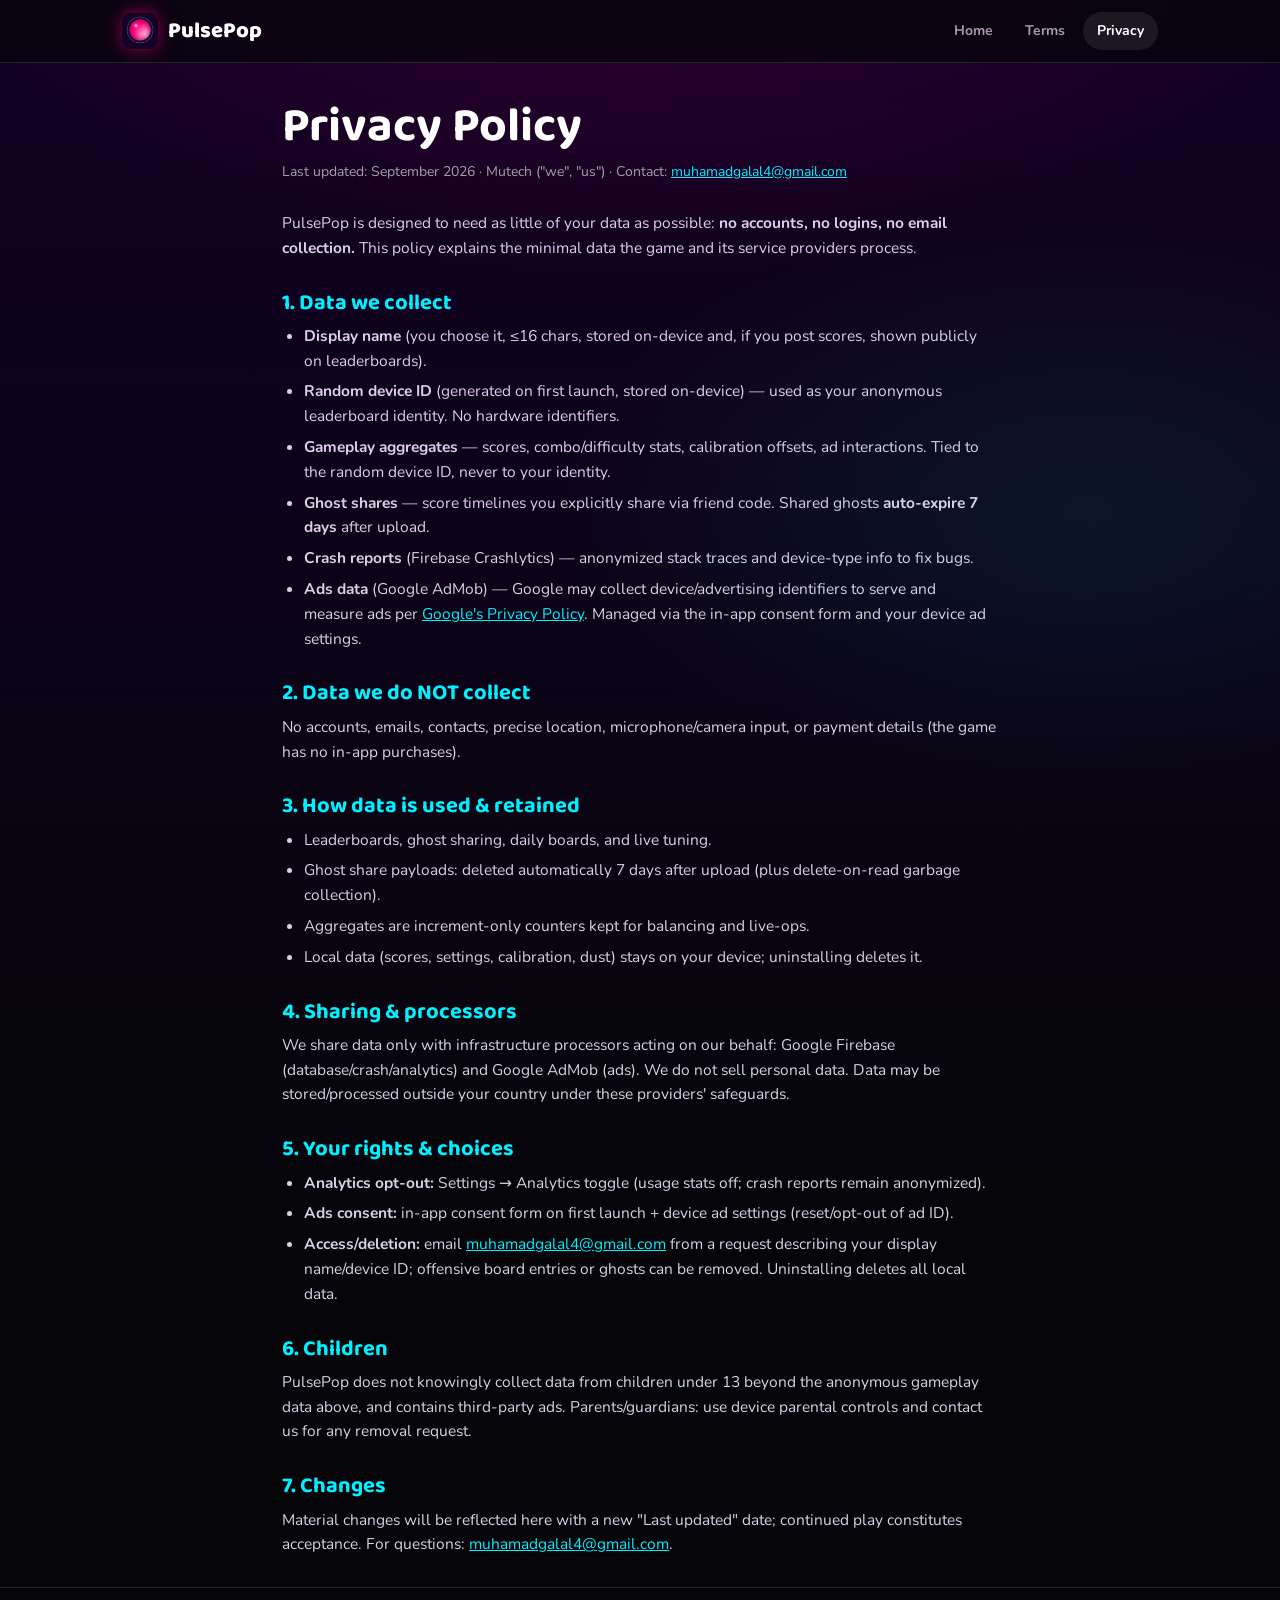
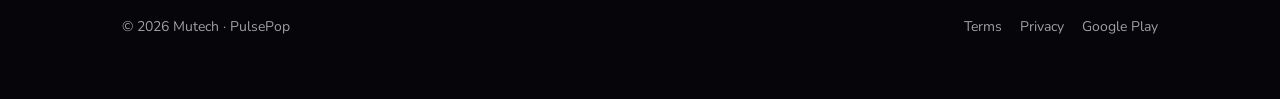
==== policy.html @ d037e0ee "first commit" ====
<!DOCTYPE html>
<html lang="en">
<head>
  <meta charset="UTF-8">
  <meta name="viewport" content="width=device-width, initial-scale=1.0">
  <title>Privacy Policy — PulsePop</title>
  <meta name="description" content="PulsePop Privacy Policy: what minimal data is collected (display name, device ID, crash/analytics, ads) and your rights.">
  <link rel="icon" type="image/png" href="assets/icon.png">
  <link rel="preconnect" href="https://fonts.googleapis.com">
  <link rel="preconnect" href="https://fonts.gstatic.com" crossorigin>
  <link href="https://fonts.googleapis.com/css2?family=Baloo+2:wght@600;700;800&family=Nunito:wght@400;600;700;800&display=swap" rel="stylesheet">
  <link rel="stylesheet" href="styles.css">
</head>
<body>
  <nav class="nav">
    <div class="nav-inner">
      <a class="brand" href="index.html"><img src="assets/icon.png" alt="PulsePop icon">PulsePop</a>
      <div class="nav-links">
        <a href="index.html">Home</a>
        <a href="terms.html">Terms</a>
        <a href="policy.html" class="active">Privacy</a>
      </div>
    </div>
  </nav>

  <div class="wrap legal">
    <h1>Privacy Policy</h1>
    <p class="updated">Last updated: September 2026 · Mutech ("we", "us") · Contact: <a href="mailto:muhamadgalal4@gmail.com">muhamadgalal4@gmail.com</a></p>

    <p>PulsePop is designed to need as little of your data as possible: <b>no accounts, no logins, no email collection.</b> This policy explains the minimal data the game and its service providers process.</p>

    <h2>1. Data we collect</h2>
    <ul>
      <li><b>Display name</b> (you choose it, ≤16 chars, stored on-device and, if you post scores, shown publicly on leaderboards).</li>
      <li><b>Random device ID</b> (generated on first launch, stored on-device) — used as your anonymous leaderboard identity. No hardware identifiers.</li>
      <li><b>Gameplay aggregates</b> — scores, combo/difficulty stats, calibration offsets, ad interactions. Tied to the random device ID, never to your identity.</li>
      <li><b>Ghost shares</b> — score timelines you explicitly share via friend code. Shared ghosts <b>auto-expire 7 days</b> after upload.</li>
      <li><b>Crash reports</b> (Firebase Crashlytics) — anonymized stack traces and device-type info to fix bugs.</li>
      <li><b>Ads data</b> (Google AdMob) — Google may collect device/advertising identifiers to serve and measure ads per <a href="https://policies.google.com/privacy">Google's Privacy Policy</a>. Managed via the in-app consent form and your device ad settings.</li>
    </ul>

    <h2>2. Data we do NOT collect</h2>
    <p>No accounts, emails, contacts, precise location, microphone/camera input, or payment details (the game has no in-app purchases).</p>

    <h2>3. How data is used &amp; retained</h2>
    <ul>
      <li>Leaderboards, ghost sharing, daily boards, and live tuning.</li>
      <li>Ghost share payloads: deleted automatically 7 days after upload (plus delete-on-read garbage collection).</li>
      <li>Aggregates are increment-only counters kept for balancing and live-ops.</li>
      <li>Local data (scores, settings, calibration, dust) stays on your device; uninstalling deletes it.</li>
    </ul>

    <h2>4. Sharing &amp; processors</h2>
    <p>We share data only with infrastructure processors acting on our behalf: Google Firebase (database/crash/analytics) and Google AdMob (ads). We do not sell personal data. Data may be stored/processed outside your country under these providers' safeguards.</p>

    <h2>5. Your rights &amp; choices</h2>
    <ul>
      <li><b>Analytics opt-out:</b> Settings → Analytics toggle (usage stats off; crash reports remain anonymized).</li>
      <li><b>Ads consent:</b> in-app consent form on first launch + device ad settings (reset/opt-out of ad ID).</li>
      <li><b>Access/deletion:</b> email <a href="mailto:muhamadgalal4@gmail.com">muhamadgalal4@gmail.com</a> from a request describing your display name/device ID; offensive board entries or ghosts can be removed. Uninstalling deletes all local data.</li>
    </ul>

    <h2>6. Children</h2>
    <p>PulsePop does not knowingly collect data from children under 13 beyond the anonymous gameplay data above, and contains third-party ads. Parents/guardians: use device parental controls and contact us for any removal request.</p>

    <h2>7. Changes</h2>
    <p>Material changes will be reflected here with a new "Last updated" date; continued play constitutes acceptance. For questions: <a href="mailto:muhamadgalal4@gmail.com">muhamadgalal4@gmail.com</a>.</p>
  </div>

  <footer>
    <div class="wrap">
      <span>© 2026 Mutech · PulsePop</span>
      <span class="spacer"></span>
      <a href="terms.html">Terms</a>
      <a href="policy.html">Privacy</a>
      <a href="https://play.google.com/store/apps/details?id=iiio.mutech.pulsepop">Google Play</a>
    </div>
  </footer>
</body>
</html>
---- styles.css ----
/* PulsePop site — mirrors the game: deep candy void, neon accents,
   glossy Disney-style orb, rounded friendly type. */
:root {
  --bg0: #05050a;
  --bg1: #120024;
  --bg2: #18002e;
  --card: #1a0a2e;
  --cyan: #00f0ff;
  --pink: #ff007f;
  --gold: #ffd700;
  --violet: #9b6bff;
  --white: #ffffff;
  --muted: rgba(255, 255, 255, 0.62);
  --faint: rgba(255, 255, 255, 0.12);
  --danger: #ff2d55;
  --radius: 20px;
}

* { box-sizing: border-box; margin: 0; padding: 0; }

body {
  font-family: 'Nunito', system-ui, -apple-system, 'Segoe UI', sans-serif;
  color: var(--white);
  background:
    radial-gradient(1200px 600px at 50% -80px, rgba(255, 0, 127, 0.14), transparent 60%),
    radial-gradient(900px 500px at 85% 30%, rgba(0, 240, 255, 0.08), transparent 60%),
    linear-gradient(var(--bg1), var(--bg0) 70%);
  min-height: 100vh;
  line-height: 1.6;
}

h1, h2, h3, .display {
  font-family: 'Baloo 2', 'Nunito', system-ui, sans-serif;
  line-height: 1.15;
}

a { color: var(--cyan); }

.wrap { max-width: 1080px; margin: 0 auto; padding: 0 22px; }

/* ── Nav ─────────────────────────────────────────────── */
.nav {
  position: sticky; top: 0; z-index: 50;
  backdrop-filter: blur(14px);
  background: rgba(5, 5, 10, 0.72);
  border-bottom: 1px solid var(--faint);
}
.nav-inner {
  display: flex; align-items: center; gap: 14px;
  max-width: 1080px; margin: 0 auto; padding: 12px 22px;
}
.brand { display: flex; align-items: center; gap: 10px; text-decoration: none; color: var(--white); font-family: 'Baloo 2', sans-serif; font-weight: 800; font-size: 22px; }
.brand img { width: 36px; height: 36px; border-radius: 10px; box-shadow: 0 0 18px rgba(255, 0, 127, 0.55); }
.nav-links { margin-inline-start: auto; display: flex; gap: 4px; }
.nav-links a {
  color: var(--muted); text-decoration: none; font-weight: 700; font-size: 14px;
  padding: 8px 14px; border-radius: 999px;
}
.nav-links a:hover, .nav-links a.active { color: var(--white); background: rgba(255, 255, 255, 0.08); }

/* ── Hero ────────────────────────────────────────────── */
.hero {
  display: grid; grid-template-columns: 1.1fr 0.9fr; gap: 40px;
  align-items: center; padding: 64px 0 40px;
}
@media (max-width: 820px) { .hero { grid-template-columns: 1fr; text-align: center; } }
.kicker {
  display: inline-block; font-size: 13px; font-weight: 800; letter-spacing: 2px;
  color: var(--gold); border: 1px solid rgba(255, 215, 0, 0.45);
  padding: 6px 14px; border-radius: 999px; margin-bottom: 18px;
  box-shadow: 0 0 18px rgba(255, 215, 0, 0.25);
}
.hero h1 { font-size: clamp(42px, 6vw, 72px); font-weight: 800; }
.hero h1 .pop { color: var(--pink); text-shadow: 0 0 30px rgba(255, 0, 127, 0.6); }
.hero p.lead { color: var(--muted); font-size: 19px; margin: 18px 0 28px; max-width: 34em; }
@media (max-width: 820px) { .hero p.lead { margin-inline: auto; } }

.btn-row { display: flex; gap: 12px; flex-wrap: wrap; }
@media (max-width: 820px) { .btn-row { justify-content: center; } }
.btn {
  display: inline-flex; align-items: center; gap: 10px;
  font-weight: 800; font-size: 16px; text-decoration: none;
  padding: 14px 26px; border-radius: 16px; border: 0; cursor: pointer;
}
.btn-primary {
  color: #120024; background: linear-gradient(135deg, var(--cyan), #7af8ff);
  box-shadow: 0 0 28px rgba(0, 240, 255, 0.45);
}
.btn-ghost {
  color: var(--white); background: rgba(255, 255, 255, 0.08);
  border: 1px solid var(--faint);
}
.btn small { display: block; font-size: 11px; font-weight: 700; opacity: 0.7; }

/* CSS glossy mascot orb (mirrors the in-game core) */
.orb-stage { display: flex; justify-content: center; padding: 20px 0; }
.orb {
  width: min(320px, 70vw); aspect-ratio: 1; border-radius: 50%;
  position: relative;
  background:
    radial-gradient(circle at 32% 28%, rgba(255, 255, 255, 0.85) 0%, rgba(255, 255, 255, 0) 26%),
    radial-gradient(circle at 38% 32%, #ff7ac1 0%, var(--pink) 45%, #a30052 100%);
  box-shadow:
    0 0 60px rgba(255, 0, 127, 0.5),
    inset -18px -22px 50px rgba(0, 0, 0, 0.35);
  animation: pulse 1.625s ease-in-out infinite;
}
@keyframes pulse {
  0%, 100% { transform: scale(1); }
  8% { transform: scale(1.12); }
  24% { transform: scale(1); }
}
.orb::before { /* specular glint */
  content: ''; position: absolute; left: 20%; top: 14%;
  width: 17%; height: 12%; border-radius: 50%;
  background: rgba(255, 255, 255, 0.95); filter: blur(2px);
  transform: rotate(-24deg);
}
.orb::after { /* orbit ring */
  content: ''; position: absolute; inset: -11%;
  border: 4px solid rgba(0, 240, 255, 0.75); border-radius: 50%;
  transform: rotate(-12deg) scaleY(0.42);
  box-shadow: 0 0 22px rgba(0, 240, 255, 0.5);
}

/* ── Sections / cards ────────────────────────────────── */
section { padding: 44px 0; }
section h2 { font-size: clamp(28px, 4vw, 40px); margin-bottom: 8px; }
section .sub { color: var(--muted); margin-bottom: 26px; max-width: 44em; }
.grid { display: grid; grid-template-columns: repeat(auto-fit, minmax(240px, 1fr)); gap: 16px; }
.card {
  background: linear-gradient(160deg, rgba(26, 10, 46, 0.95), rgba(18, 0, 36, 0.9));
  border: 1px solid var(--faint); border-radius: var(--radius);
  padding: 22px; position: relative; overflow: hidden;
}
.card::before {
  content: ''; position: absolute; inset: 0 0 auto 0; height: 3px;
  background: linear-gradient(90deg, var(--pink), var(--cyan));
  opacity: 0.7;
}
.card h3 { font-size: 19px; margin: 12px 0 6px; }
.card p { color: var(--muted); font-size: 14.5px; }
.card .icon {
  width: 46px; height: 46px; border-radius: 14px;
  display: grid; place-items: center; font-size: 24px;
  background: rgba(255, 255, 255, 0.07);
  border: 1px solid var(--faint);
}

/* Palette strip (combo tiers from the game) */
.palette-strip { display: grid; grid-template-columns: repeat(auto-fit, minmax(200px, 1fr)); gap: 12px; margin-top: 18px; }
.swatch { border-radius: 16px; padding: 16px; border: 1px solid var(--faint); }
.swatch b { display: block; font-size: 15px; }
.swatch span { font-size: 13px; color: var(--muted); }
.swatch .dots { display: flex; gap: 8px; margin-top: 10px; }
.swatch .dots i { width: 26px; height: 26px; border-radius: 50%; display: block; box-shadow: 0 0 12px rgba(0,0,0,.5); }

/* Shots */
.shots { display: grid; grid-template-columns: repeat(auto-fit, minmax(220px, 1fr)); gap: 16px; }
.shots figure {
  border-radius: var(--radius); overflow: hidden;
  border: 1px solid var(--faint); background: #000;
}
.shots img { width: 100%; display: block; aspect-ratio: 9 / 16; object-fit: cover; object-position: top; }
.shots figcaption { padding: 10px 14px; font-size: 13px; color: var(--muted); }

/* Modes table */
.modes { width: 100%; border-collapse: collapse; font-size: 15px; }
.modes th, .modes td { text-align: start; padding: 12px 14px; border-bottom: 1px solid var(--faint); }
.modes th { color: var(--gold); font-size: 13px; letter-spacing: 1px; }
.modes td:first-child { font-weight: 800; white-space: nowrap; }
.modes tr td { color: var(--muted); }
.modes tr td:first-child { color: var(--white); }

/* Legal pages */
.legal { max-width: 760px; }
.legal h1 { font-size: clamp(32px, 5vw, 48px); margin: 36px 0 6px; }
.legal .updated { color: var(--muted); font-size: 14px; margin-bottom: 28px; }
.legal h2 { font-size: 22px; margin: 30px 0 8px; color: var(--cyan); }
.legal p, .legal li { color: #d9d2e6; font-size: 15.5px; }
.legal ul { padding-inline-start: 22px; margin: 8px 0; }
.legal li { margin-bottom: 6px; }
.legal a { color: var(--cyan); }

/* Footer */
footer { border-top: 1px solid var(--faint); margin-top: 30px; padding: 28px 0 60px; color: var(--muted); font-size: 14px; }
footer .wrap { display: flex; gap: 18px; flex-wrap: wrap; align-items: center; }
footer .spacer { flex: 1; }
footer a { color: var(--muted); text-decoration: none; }
footer a:hover { color: var(--white); }
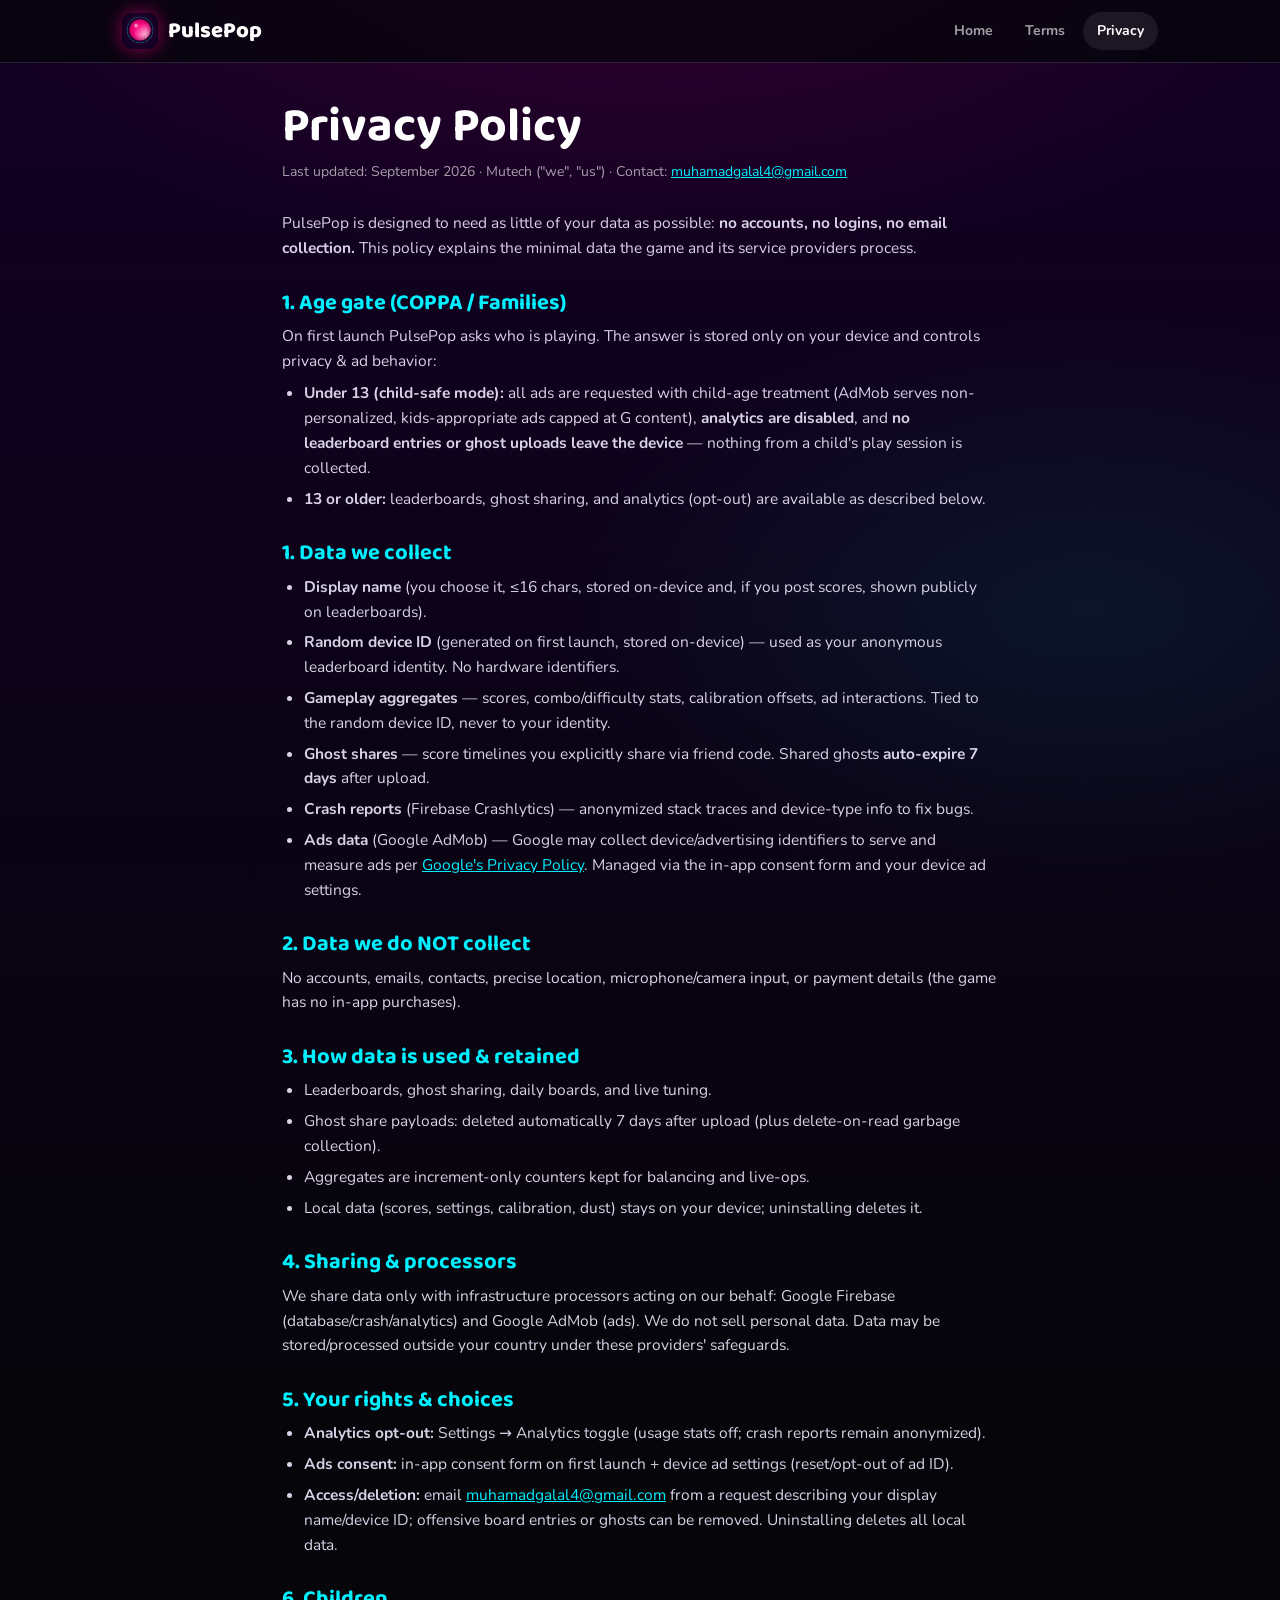
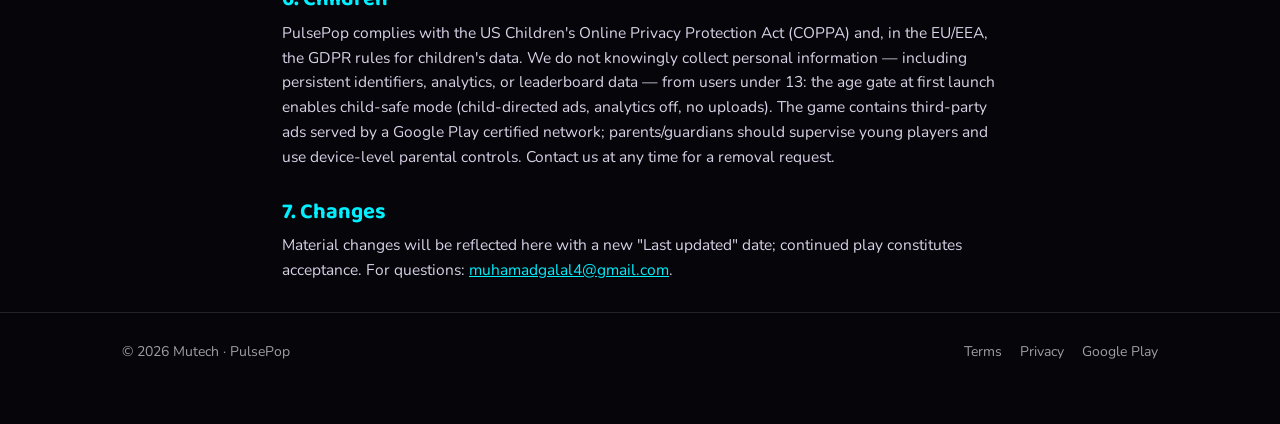
==== commit e17d374f: "fixes to policy" ====
--- a/policy.html
+++ b/policy.html
@@ -28,6 +28,13 @@
     <p class="updated">Last updated: September 2026 · Mutech ("we", "us") · Contact: <a href="mailto:muhamadgalal4@gmail.com">muhamadgalal4@gmail.com</a></p>
 
     <p>PulsePop is designed to need as little of your data as possible: <b>no accounts, no logins, no email collection.</b> This policy explains the minimal data the game and its service providers process.</p>
+
+    <h2>1. Age gate (COPPA / Families)</h2>
+    <p>On first launch PulsePop asks who is playing. The answer is stored only on your device and controls privacy &amp; ad behavior:</p>
+    <ul>
+      <li><b>Under 13 (child-safe mode):</b> all ads are requested with child-age treatment (AdMob serves non-personalized, kids-appropriate ads capped at G content), <b>analytics are disabled</b>, and <b>no leaderboard entries or ghost uploads leave the device</b> — nothing from a child's play session is collected.</li>
+      <li><b>13 or older:</b> leaderboards, ghost sharing, and analytics (opt-out) are available as described below.</li>
+    </ul>
 
     <h2>1. Data we collect</h2>
     <ul>
@@ -61,7 +68,7 @@
     </ul>
 
     <h2>6. Children</h2>
-    <p>PulsePop does not knowingly collect data from children under 13 beyond the anonymous gameplay data above, and contains third-party ads. Parents/guardians: use device parental controls and contact us for any removal request.</p>
+    <p>PulsePop complies with the US Children's Online Privacy Protection Act (COPPA) and, in the EU/EEA, the GDPR rules for children's data. We do not knowingly collect personal information — including persistent identifiers, analytics, or leaderboard data — from users under 13: the age gate at first launch enables child-safe mode (child-directed ads, analytics off, no uploads). The game contains third-party ads served by a Google Play certified network; parents/guardians should supervise young players and use device-level parental controls. Contact us at any time for a removal request.</p>
 
     <h2>7. Changes</h2>
     <p>Material changes will be reflected here with a new "Last updated" date; continued play constitutes acceptance. For questions: <a href="mailto:muhamadgalal4@gmail.com">muhamadgalal4@gmail.com</a>.</p>
@@ -73,7 +80,7 @@
       <span class="spacer"></span>
       <a href="terms.html">Terms</a>
       <a href="policy.html">Privacy</a>
-      <a href="https://play.google.com/store/apps/details?id=iiio.mutech.pulsepop">Google Play</a>
+      <a href="https://play.google.com/store/apps/details?id=io.mutech.pulsepop">Google Play</a>
     </div>
   </footer>
 </body>
